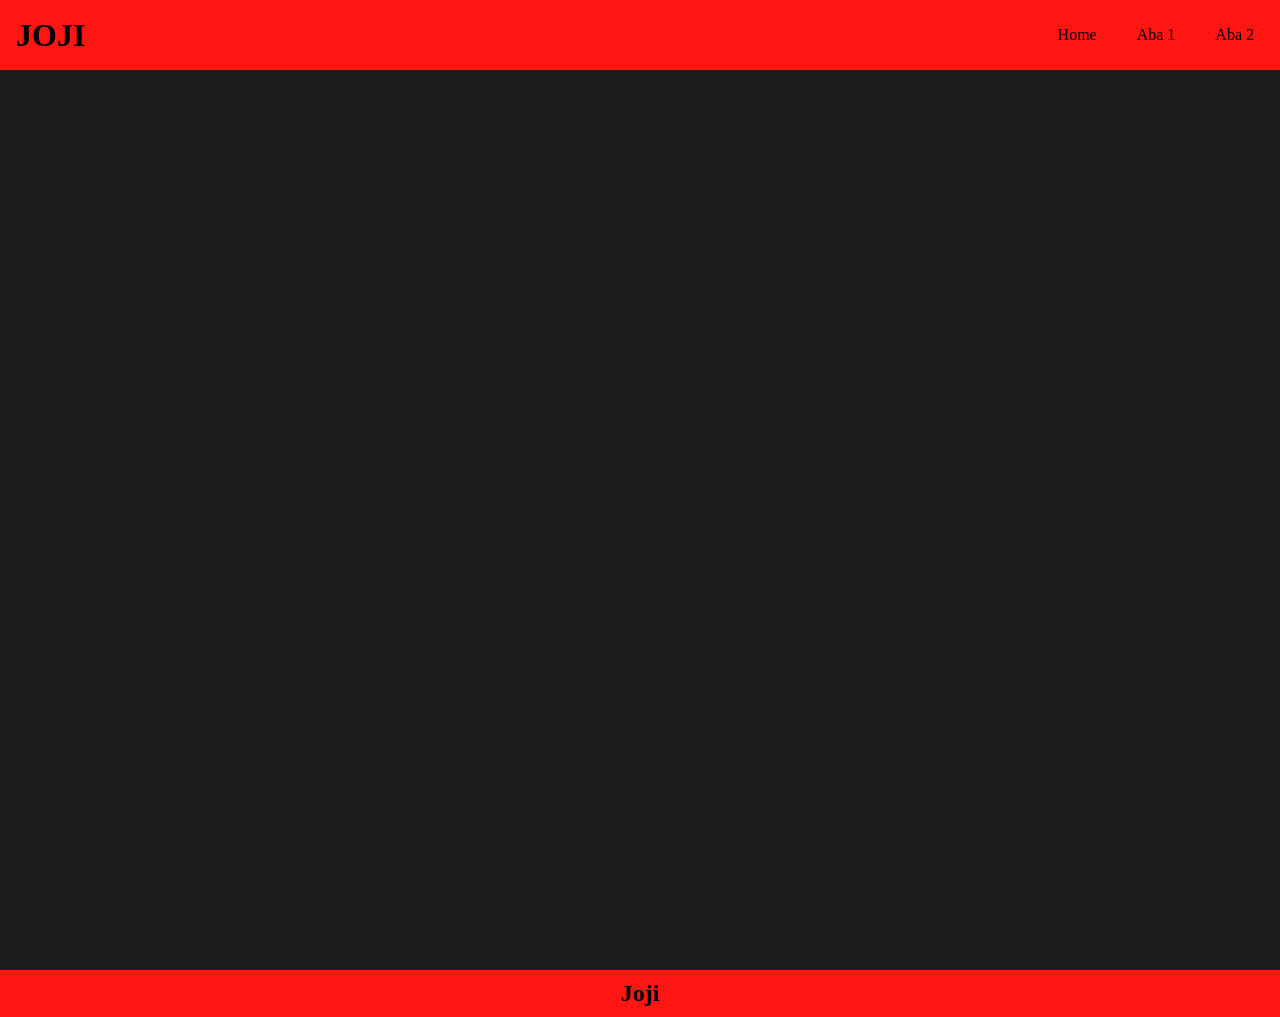
==== index.html @ f92154f5 "chore: initial commit" ====
<!DOCTYPE html>
<html lang="pt-br">
<head>
    <meta charset="UTF-8">
    <meta name="viewport" content="width=device-width, initial-scale=1.0">
    <link rel="stylesheet" href="./css/style.css">
    <title>JOJI</title>
</head>
<body>
    <header>
        <h1>JOJI</h1>
        <nav>
            <a href="#home">Home</a>
            <a href="#aba_1">Aba 1</a>
            <a href="#aba_2">Aba 2</a>
        </nav>
    </header>
    <main>
        <section id="home">

        </section>
        <section id="aba_1">
            
        </section>
        <section id="aba_2">
            
        </section>
    </main>
    <footer>
        <h2>Joji</h2>
    </footer>
</body>
</html>
---- css/style.css ----
body, h1, h2 {
    margin: 0px;
    padding:0px;
}

h1,h2, a {
    color: #000000;
}

body {
    background-color: #1d1d1d;

    display: flex;
    flex-direction: column;
}

/*cabeçalho*/

header {
    background-color: #ff1612;

    margin: 0px;
    padding: 6px;

    align-items: center;

    display: flex;
    flex-flow: row;
    justify-content: space-between;
}

h1 {
    padding: 10px;
}

nav {
    width: 90%;
    display: flex;
    flex-flow: row;
    justify-content: right;
}

nav a {
    padding: 20px;
    text-decoration: none;
}

/*principal*/

main {
    margin: 0 auto;
    min-height: 100vh;
    flex: 1
}

/*footer*/

footer {
    background-color: #ff1612;

    margin: 0px;
    padding: 10px;

    text-align: center;
}
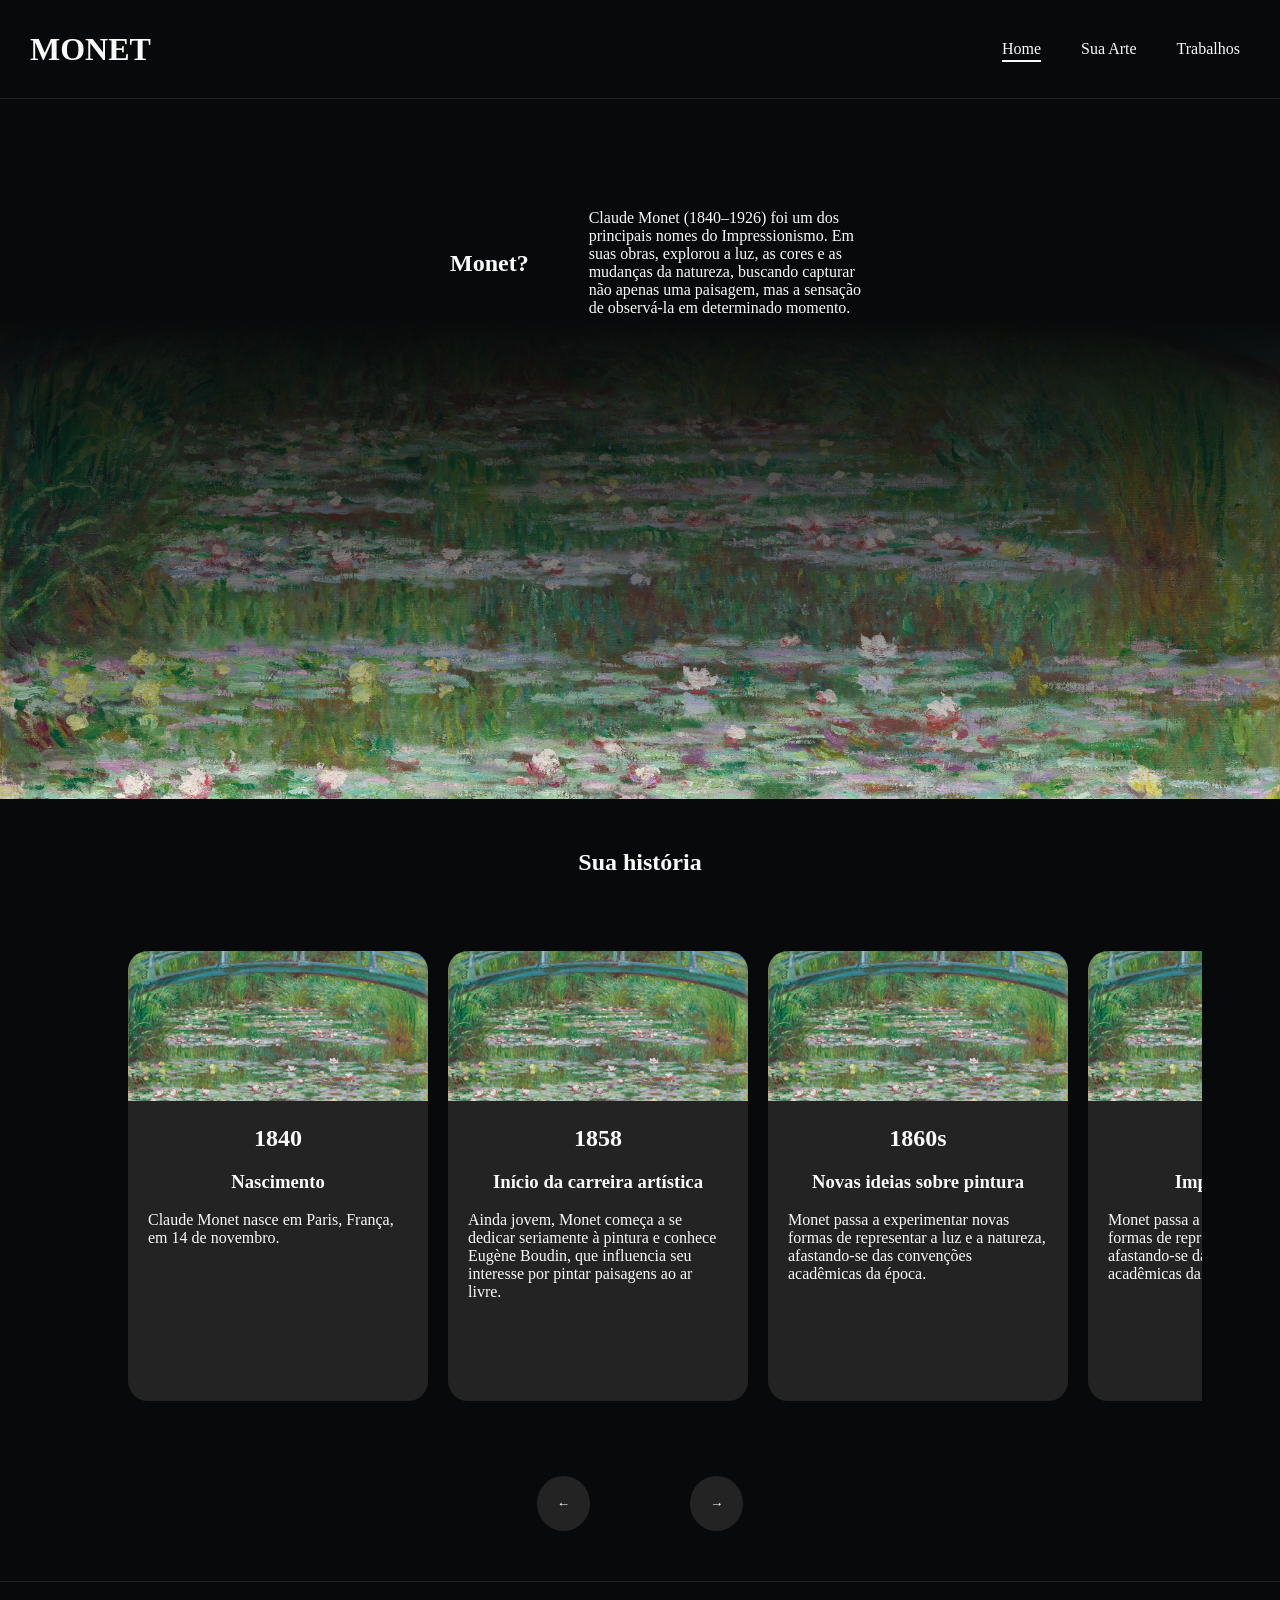
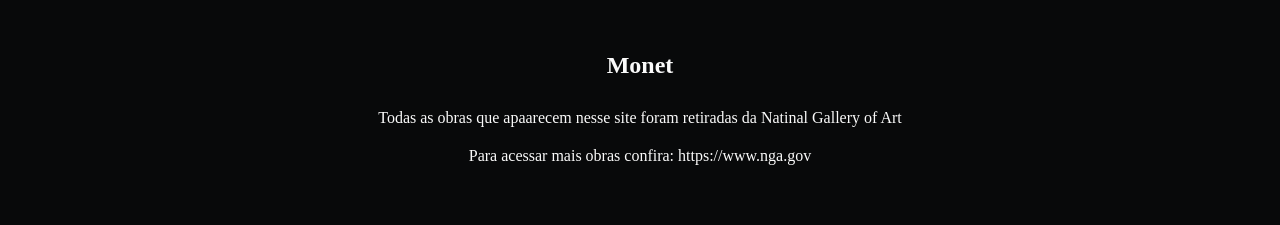
==== commit 2973d2f0: "feat: adiciona primeira versão do site sobre Claude Monet" ====
--- a/index.html
+++ b/index.html
@@ -4,30 +4,95 @@
     <meta charset="UTF-8">
     <meta name="viewport" content="width=device-width, initial-scale=1.0">
     <link rel="stylesheet" href="./css/style.css">
-    <title>JOJI</title>
+    <title>MONET</title>
 </head>
 <body>
     <header>
-        <h1>JOJI</h1>
+        <h1>MONET</h1>
         <nav>
-            <a href="#home">Home</a>
-            <a href="#aba_1">Aba 1</a>
-            <a href="#aba_2">Aba 2</a>
+            <a class="selecionado" href="index.html">Home</a>
+            <a href="arte.html">Sua Arte</a>
+            <a href="trabalhos.html">Trabalhos</a>
         </nav>
     </header>
     <main>
-        <section id="home">
-
+        <section id="introducao">
+            <div>
+                <h1>Monet?</h1>
+                <p>Claude Monet (1840–1926) foi um dos principais nomes do Impressionismo. Em suas obras, explorou a luz, as cores e as mudanças da natureza, buscando capturar não apenas uma paisagem, mas a sensação de observá-la em determinado momento.</p>            
+            </div>
         </section>
-        <section id="aba_1">
-            
-        </section>
-        <section id="aba_2">
-            
+        <section id="linha_tempo">
+            <h1>Sua história</h1>
+            <div class="cards" id="cards">
+                <article class="card">
+                    <img src="./img/the_japanese_footbridge_1992.9.1.jpg">
+                    <div class="info">
+                        <h2>1840</h2>
+                        <h3>Nascimento</h3>
+                        <p>Claude Monet nasce em Paris, França, em 14 de novembro.</p>
+                    </div>
+                </article>
+                <article class="card">
+                    <img src="./img/the_japanese_footbridge_1992.9.1.jpg">
+                    <div class="info">
+                        <h2>1858</h2>
+                        <h3>Início da carreira artística</h3>
+                        <p>Ainda jovem, Monet começa a se dedicar seriamente à pintura e conhece Eugène Boudin, que influencia seu interesse por pintar paisagens ao ar livre.</p>
+                    </div>
+                </article>
+                <article class="card">
+                    <img src="./img/the_japanese_footbridge_1992.9.1.jpg">
+                    <div class="info">
+                        <h2>1860s</h2>
+                        <h3>Novas ideias sobre pintura</h3>
+                        <p>Monet passa a experimentar novas formas de representar a luz e a natureza, afastando-se das convenções acadêmicas da época.</p>
+                    </div>
+                </article>
+                <article class="card">
+                    <img src="./img/the_japanese_footbridge_1992.9.1.jpg">
+                    <div class="info">
+                        <h2>1874</h2>
+                        <h3>Impressionismo</h3>
+                        <p>Monet passa a experimentar novas formas de representar a luz e a natureza, afastando-se das convenções acadêmicas da época.</p>
+                    </div>
+                </article>
+                <article class="card">
+                    <img src="./img/the_japanese_footbridge_1992.9.1.jpg">
+                    <div class="info">
+                        <h2>1883</h2>
+                        <h3>Giverny</h3>
+                        <p>Monet se muda para Giverny, onde cria seu famoso jardim. O local se torna uma de suas principais fontes de inspiração.</p>
+                    </div>
+                </article>
+                <article class="card">
+                    <img src="./img/the_japanese_footbridge_1992.9.1.jpg">
+                    <div class="info">
+                        <h2>1890s</h2>
+                        <h3>As grandes séries</h3>
+                        <p>Produz algumas de suas séries mais famosas, como Haystacks, Rouen Cathedral e Water Lilies, explorando como a luz transforma uma mesma cena.</p>
+                    </div>
+                </article>
+                <article class="card">
+                    <img src="./img/the_japanese_footbridge_1992.9.1.jpg">
+                    <div class="info">
+                        <h2>1926</h2>
+                        <h3>Fim da vida</h3>
+                        <p>Monet morre em Giverny, aos 86 anos, deixando uma das obras mais influentes da história da pintura moderna.</p>
+                    </div>
+                </article>
+            </div>
+            <div class="scroll">
+                <button id="left" onclick="scrollCards(-1)">←</button>
+                <button id="right" onclick="scrollCards(1)">→</button>
+            </div>
         </section>
     </main>
     <footer>
-        <h2>Joji</h2>
+        <h2>Monet</h2>
+        <p>Todas as obras que apaarecem nesse site foram retiradas da Natinal Gallery of Art</p>
+        <p>Para acessar mais obras confira: <a>https://www.nga.gov</a></p>
     </footer>
+    <script src="./js/script.js"></script>
 </body>
 </html>
--- a/css/style.css
+++ b/css/style.css
@@ -1,26 +1,33 @@
-body, h1, h2 {
+body, section, h1, h2 {
     margin: 0px;
     padding:0px;
 }
 
-h1,h2, a {
-    color: #000000;
+h1, h2, h3, p, a {
+    color: #fafafa;
 }
 
 body {
-    background-color: #1d1d1d;
+    background-color: #08090a;
 
     display: flex;
     flex-direction: column;
 }
 
+section {
+    align-items: center;
+    text-align: center;
+}
+
 /*cabeçalho*/
 
 header {
-    background-color: #ff1612;
-
-    margin: 0px;
-    padding: 6px;
+    background: linear-gradient(#08090a 70%, #08090b);
+
+    margin: 0px;
+    padding: 20px;
+
+    border-bottom: 1px solid #232323;
 
     align-items: center;
 
@@ -45,22 +52,283 @@
     text-decoration: none;
 }
 
+.selecionado {
+    text-decoration: underline solid #fafafa 2px;
+    text-underline-offset: 6px; 
+}
+
 /*principal*/
 
 main {
-    margin: 0 auto;
+    margin: 0px;
     min-height: 100vh;
     flex: 1
 }
 
+
+/* sessão introdução */
+
+#introducao {
+    width: 100%;
+    height: 600px;
+    background-image: linear-gradient(to top, rgba(0,0,0,0) 1%, #08090a 80%), url("../img/the_japanese_footbridge_1992.9.1.jpg");
+    background-size: cover;
+    background-position: center;
+}
+
+#introducao div {
+    margin: 100px 400px;
+    
+    display: flex;
+    flex-flow: row;
+    justify-content: center;
+
+    align-items: center;
+}
+
+#introducao div h1, p {
+    padding: 50px;
+    text-align: left;
+}
+
+#linha_tempo {
+    align-items: center;
+
+    display: flex;
+    flex-flow: column;
+}
+
+#linha_tempo h1 {
+    padding: 50px;
+
+    align-items: center;
+}
+
+.cards {
+    width: 80%;
+    padding: 25px 50px;
+
+    display: flex;
+    gap: 20px;
+
+    overflow: hidden;
+    scroll-behavior: smooth;
+}
+
+.card {
+    background-color: #232323;
+
+    min-width: 300px;
+    height: 450px;
+
+    border-radius: 20px;
+    overflow: hidden;
+}
+
+.card img {
+    width: 100%;
+    height: 150px;
+    object-fit: cover;
+}
+
+.info {
+    padding: 20px;
+}
+
+.info p {
+    margin: 0px;
+    padding: 0px;
+
+    text-align: left;
+}
+
+.scroll {
+    display: flex;
+    flex-flow: row;
+
+    align-items: center;
+}
+
+.scroll button {
+    margin: 50px;
+    padding: 20px;
+
+    background-color: #232323;
+
+    border: 0px;
+    border-radius: 55%;
+
+    color: #fafafa;
+}
+
+/* Sua Arte */
+
+#arte {
+    width: 100%;
+    background-image: linear-gradient(to bottom, rgba(0,0,0,0) 10%, #08090a 100%), url("../img/woman_with_a_parasol_-_madame_monet_and_her_son_1983.1.29.jpg");
+    background-size: cover;
+    background-position: top center;
+
+    padding: 150px 0px 300px;
+
+    display: flex;
+    flex-flow: column;
+    align-items: center;
+}
+
+#arte h1 {
+    text-align: center;
+}
+
+#sobre_sua_arte {
+    width: 100%;
+    padding-bottom: 200px;
+    background-image: linear-gradient(to top, rgba(0,0,0,0) 5%, #08090a 45%), url("../img/woman_with_a_parasol_-_madame_monet_and_her_son_1983.1.29.jpg");
+    background-size: cover;
+    background-position: top center;
+
+    padding: 50px 0px;
+
+    display: flex;
+    flex-flow: column;
+    align-items: center;
+}
+
+#sobre_sua_arte article {
+    width: 60%;
+
+    background-color: #232323;
+
+    border-radius: 25px;
+    overflow: hidden;
+
+    margin-bottom: 50px;
+}
+
+.info_article {
+    padding: 25px;
+
+    display: flex;
+    flex-flow: column;
+}
+
+.info_article h3, p {
+    margin: 0px;
+    padding: 10px;
+    text-align: left;
+}
+
+.luz_sombra {
+    width: 100%;
+    height: 300px;
+    display: flex;
+    flex-flow: row;
+}
+
+.luz_sombra img {
+    padding-left: 10px;
+    object-fit: cover;
+}
+
+.ar_livre {
+    width: 100%;
+    height: 300px;
+    display: flex;
+    flex-flow: row;
+}
+
+.ar_livre img {
+    padding-right: 10px;
+    object-fit: cover;
+}
+
+.pincel {
+    width: 100%;
+    height: 300px;
+    display: flex;
+    flex-flow: row;
+}
+
+.pincel picture img {
+    padding-left: 10px;
+    object-fit: cover;
+}
+
+.repeticao {
+    width: 100%;
+    display: flex;
+    flex-flow: column;
+}
+
+.serie {
+    display: flex;
+    flex-flow: row;
+    justify-content: space-around;
+}
+
+.serie img {
+    width: 33.3%;
+    object-fit: cover;
+}
+
+
+/* Trabalhos */
+
+#trabalhos {
+    width: 100%;
+    background-image: linear-gradient(to bottom, rgba(0,0,0,0) 20%, #08090a 100%), url("../img/the_japanese_footbridge_1992.9.1.jpg");
+    background-size: cover;
+    background-position: top center;
+}
+
+#trabalhos h1 {
+    padding: 150px 0px 400px;
+    text-align: center;
+}
+
+.introducao {
+    padding: 20px 150px;
+}
+
+.introducao p{
+    align-items: center;
+    text-align: center;
+}
+
+#galeria {
+    padding: 50px;
+
+    columns: 5 320px;
+    column-gap: 1em;
+}
+
+#galeria img {
+    max-width: 100%;
+    margin-bottom: 1em;
+    display: block;
+    border-radius: 15px;
+}
+
 /*footer*/
 
 footer {
-    background-color: #ff1612;
-
+    background-color: #08090a;
+
+    margin: 0px;
+    padding: 50px;
+
+    border-top: 1px solid #232323;
+
+    text-align: center;
+}
+
+footer h2 {
+    padding: 20px;
+}
+
+footer p {
     margin: 0px;
     padding: 10px;
-
-    text-align: center;
-}
-
+    text-align: center;
+}
+
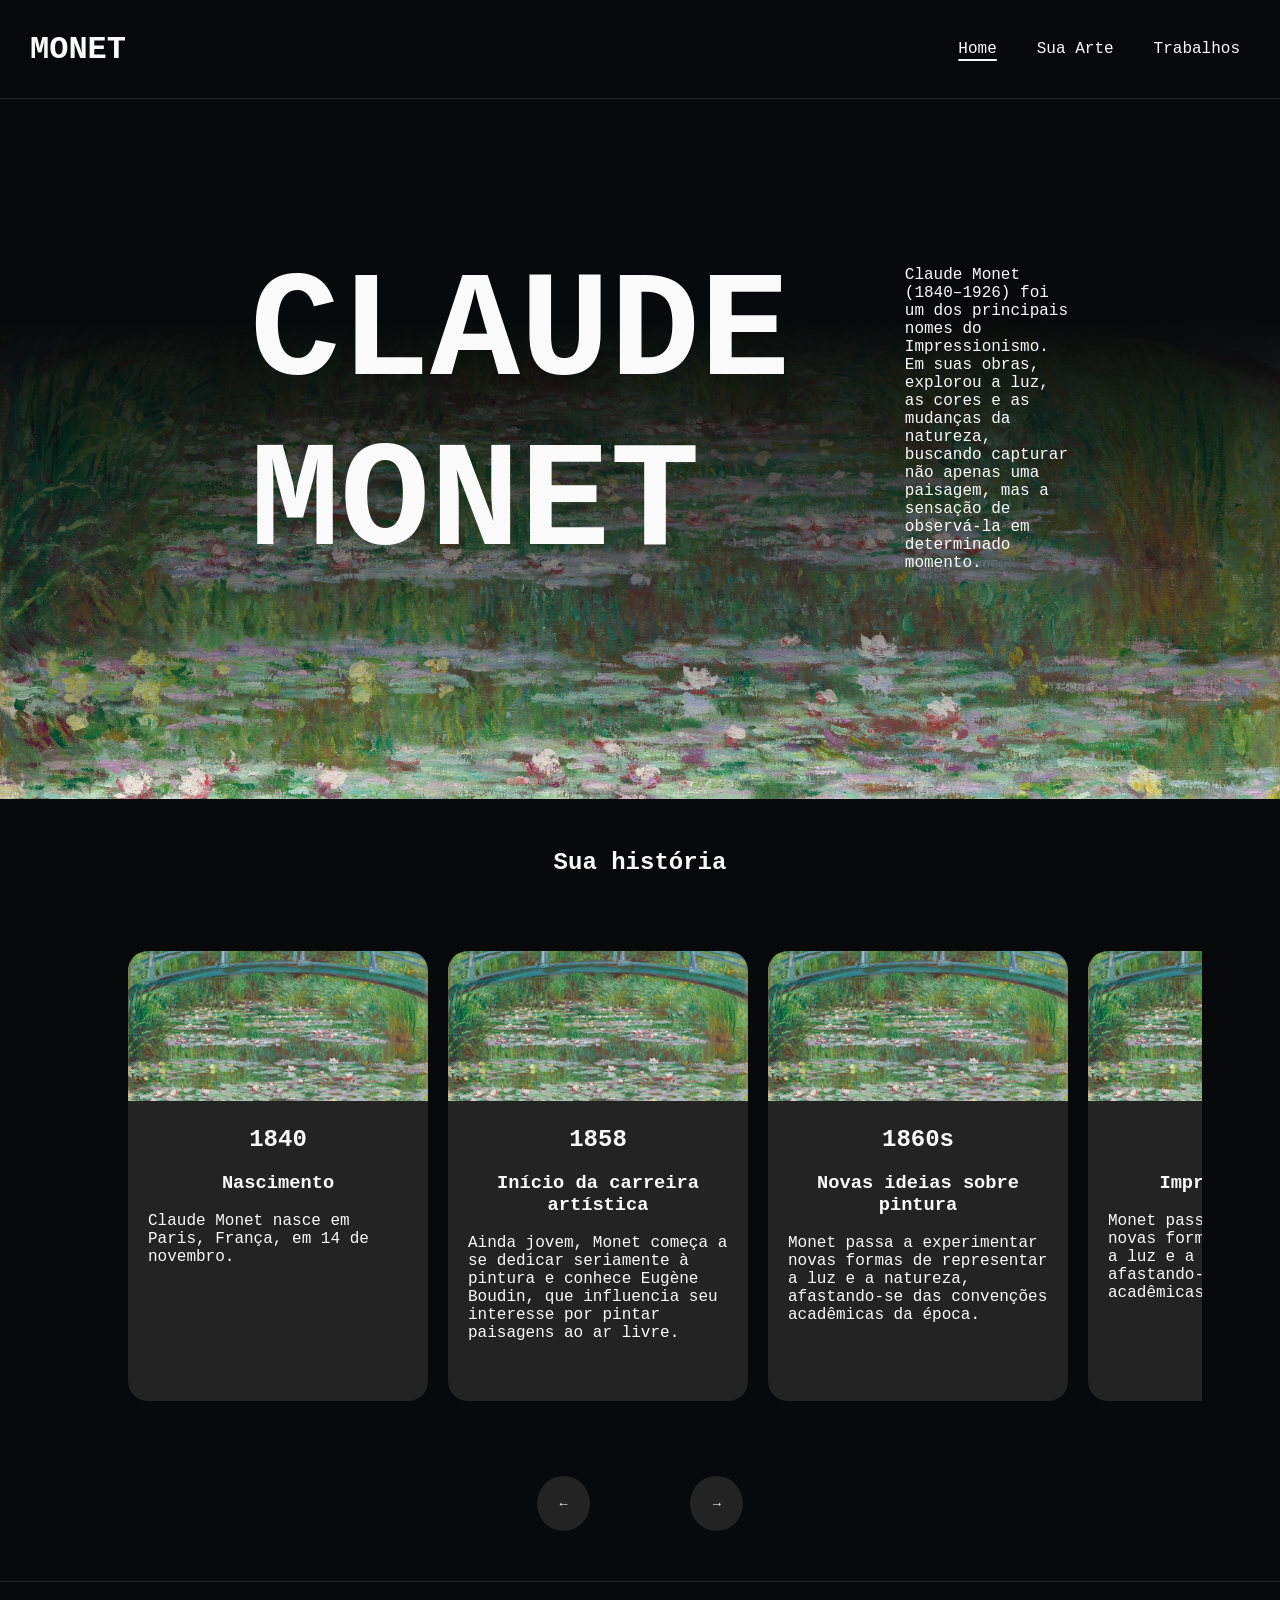
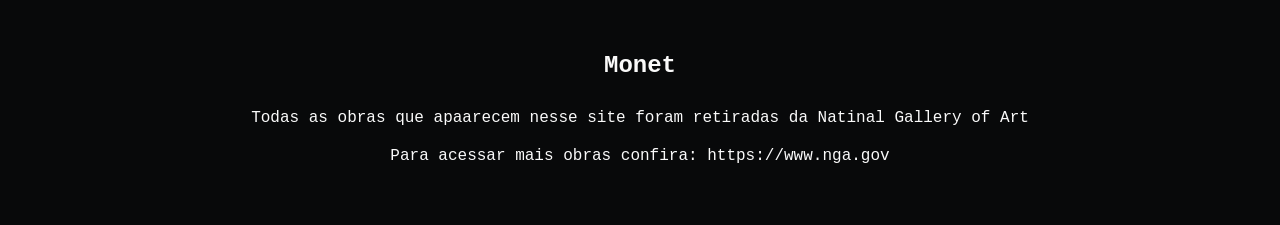
==== commit 2621e6f5: "feat: adiciona imagens à galeria e atualiza fontes" ====
--- a/index.html
+++ b/index.html
@@ -18,7 +18,7 @@
     <main>
         <section id="introducao">
             <div>
-                <h1>Monet?</h1>
+                <h1>CLAUDE MONET</h1>
                 <p>Claude Monet (1840–1926) foi um dos principais nomes do Impressionismo. Em suas obras, explorou a luz, as cores e as mudanças da natureza, buscando capturar não apenas uma paisagem, mas a sensação de observá-la em determinado momento.</p>            
             </div>
         </section>
--- a/css/style.css
+++ b/css/style.css
@@ -1,6 +1,8 @@
 body, section, h1, h2 {
     margin: 0px;
-    padding:0px;
+    padding:0px; 
+
+    font-family: 'Courier New', Courier, monospace;
 }
 
 h1, h2, h3, p, a {
@@ -77,11 +79,11 @@
 }
 
 #introducao div {
-    margin: 100px 400px;
+    margin: 100px 200px;
     
     display: flex;
     flex-flow: row;
-    justify-content: center;
+    justify-content: space-between;
 
     align-items: center;
 }
@@ -91,6 +93,15 @@
     text-align: left;
 }
 
+#introducao div h1 {
+    font-family: monospace;
+    font-size: 150px;
+}
+
+#introducao div p {
+    width: 300px;
+}
+
 #linha_tempo {
     align-items: center;
 
@@ -178,6 +189,8 @@
 
 #arte h1 {
     text-align: center;
+    font-family: monospace;
+    font-size: 100px;
 }
 
 #sobre_sua_arte {
@@ -284,6 +297,8 @@
 #trabalhos h1 {
     padding: 150px 0px 400px;
     text-align: center;
+    font-family: monospace;
+    font-size: 100px;
 }
 
 .introducao {
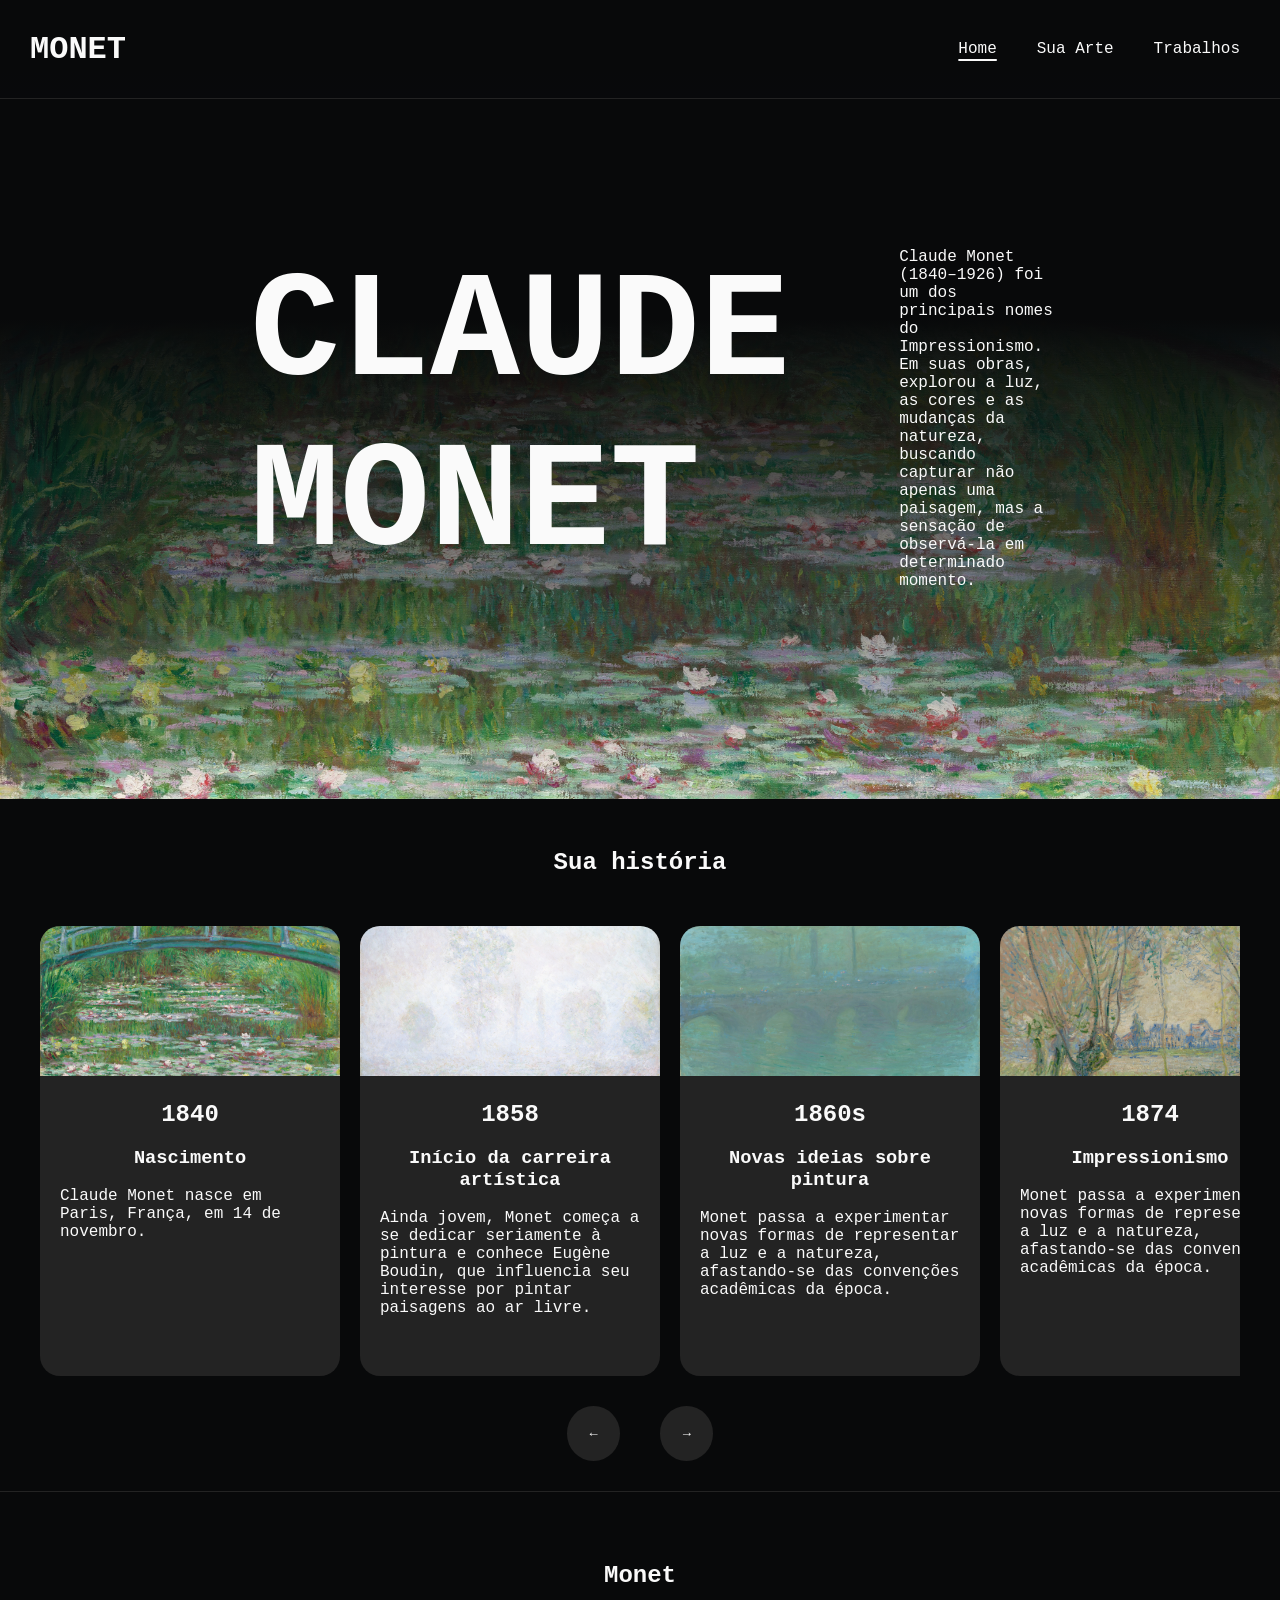
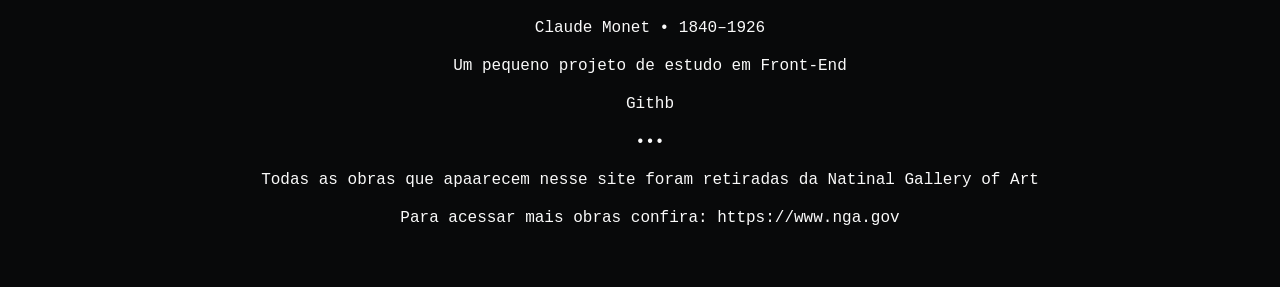
==== commit 160adb6a: "feat: conclui primeira versão do site sobre Claude Monet" ====
--- a/index.html
+++ b/index.html
@@ -34,7 +34,7 @@
                     </div>
                 </article>
                 <article class="card">
-                    <img src="./img/the_japanese_footbridge_1992.9.1.jpg">
+                    <img src="./img/morning_haze_1958.12.1.jpg">
                     <div class="info">
                         <h2>1858</h2>
                         <h3>Início da carreira artística</h3>
@@ -42,7 +42,7 @@
                     </div>
                 </article>
                 <article class="card">
-                    <img src="./img/the_japanese_footbridge_1992.9.1.jpg">
+                    <img src="./img/waterloo_bridge_london_at_dusk_1983.1.27.jpg">
                     <div class="info">
                         <h2>1860s</h2>
                         <h3>Novas ideias sobre pintura</h3>
@@ -50,7 +50,7 @@
                     </div>
                 </article>
                 <article class="card">
-                    <img src="./img/the_japanese_footbridge_1992.9.1.jpg">
+                    <img src="./img/woman_seated_under_the_willows_1963.10.178.jpg">
                     <div class="info">
                         <h2>1874</h2>
                         <h3>Impressionismo</h3>
@@ -58,7 +58,7 @@
                     </div>
                 </article>
                 <article class="card">
-                    <img src="./img/the_japanese_footbridge_1992.9.1.jpg">
+                    <img src="./img/ships_riding_on_the_seine_at_rouen_1970.17.43.jpg">
                     <div class="info">
                         <h2>1883</h2>
                         <h3>Giverny</h3>
@@ -66,7 +66,7 @@
                     </div>
                 </article>
                 <article class="card">
-                    <img src="./img/the_japanese_footbridge_1992.9.1.jpg">
+                    <img src="./img/the_seine_at_giverny_1963.10.180.jpg">
                     <div class="info">
                         <h2>1890s</h2>
                         <h3>As grandes séries</h3>
@@ -74,7 +74,7 @@
                     </div>
                 </article>
                 <article class="card">
-                    <img src="./img/the_japanese_footbridge_1992.9.1.jpg">
+                    <img src="./img/the_artist_s_garden_at_vetheuil_1970.17.45.jpg">
                     <div class="info">
                         <h2>1926</h2>
                         <h3>Fim da vida</h3>
@@ -90,6 +90,10 @@
     </main>
     <footer>
         <h2>Monet</h2>
+        <p>Claude Monet • 1840–1926</p>
+        <p>Um pequeno projeto de estudo em Front-End</p>
+        <p>Githb</p>
+        <p>•••</p>
         <p>Todas as obras que apaarecem nesse site foram retiradas da Natinal Gallery of Art</p>
         <p>Para acessar mais obras confira: <a>https://www.nga.gov</a></p>
     </footer>
--- a/css/style.css
+++ b/css/style.css
@@ -5,7 +5,7 @@
     font-family: 'Courier New', Courier, monospace;
 }
 
-h1, h2, h3, p, a {
+h1, h2, h3, h4, p, a {
     color: #fafafa;
 }
 
@@ -116,8 +116,9 @@
 }
 
 .cards {
-    width: 80%;
-    padding: 25px 50px;
+    width: 1260px;
+    max-width: calc(100% - 80px);
+    margin: 0 auto;
 
     display: flex;
     gap: 20px;
@@ -129,7 +130,7 @@
 .card {
     background-color: #232323;
 
-    min-width: 300px;
+    flex: 0 0 300px;
     height: 450px;
 
     border-radius: 20px;
@@ -155,21 +156,23 @@
 
 .scroll {
     display: flex;
-    flex-flow: row;
-
-    align-items: center;
+    justify-content: center;
+
+    gap: 40px;
+
+    margin: 30px 0px;
 }
 
 .scroll button {
-    margin: 50px;
-    padding: 20px;
-
+    margin: 0;
+    padding: 20px;
+    
     background-color: #232323;
-
-    border: 0px;
-    border-radius: 55%;
-
+    border: 0;
+    border-radius: 50%;
     color: #fafafa;
+    
+    cursor: pointer;
 }
 
 /* Sua Arte */
@@ -193,22 +196,33 @@
     font-size: 100px;
 }
 
+#arte p {
+    margin: 0px;
+    padding: 10px;
+    width: 100%;
+    text-align: center;
+}
+
 #sobre_sua_arte {
-    width: 100%;
-    padding-bottom: 200px;
-    background-image: linear-gradient(to top, rgba(0,0,0,0) 5%, #08090a 45%), url("../img/woman_with_a_parasol_-_madame_monet_and_her_son_1983.1.29.jpg");
-    background-size: cover;
-    background-position: top center;
-
+    margin-top: 50px;
     padding: 50px 0px;
 
     display: flex;
     flex-flow: column;
     align-items: center;
+    text-align: center;
+}
+
+#sobre_sua_arte h4 {
+    margin: 50px;
+    padding: 10px;
+    width: 100%;
+    text-align: center;
 }
 
 #sobre_sua_arte article {
     width: 60%;
+    height: 400px;
 
     background-color: #232323;
 
@@ -216,74 +230,87 @@
     overflow: hidden;
 
     margin-bottom: 50px;
+
+    display: flex;
 }
 
 .info_article {
     padding: 25px;
 
+    width: 30%;
+
     display: flex;
     flex-flow: column;
 }
 
 .info_article h3, p {
-    margin: 0px;
-    padding: 10px;
+    margin: 10px;
+    padding: 10px;
+}
+
+.luz_sombra {
+    background-image: linear-gradient( rgba(0, 0, 0, 0.65), rgba(0, 0, 0, 0.15) 65%, transparent), url("../img/argenteuil_1970.17.42.jpg");
+    background-size: cover;
+    background-position: center;
+}
+
+.cor_atmosfera {
+    background-image: linear-gradient( rgba(0, 0, 0, 0.65), rgba(0, 0, 0, 0.15) 35%, transparent), url("../img/the_houses_of_parliament_sunset_1963.10.48.jpg");
+    background-size: cover;
+    background-position: center;
+
+}
+
+.natureza {
+    background-image: linear-gradient( rgba(0, 0, 0, 0.65), rgba(0, 0, 0, 0.15) 60%, transparent), url("../img/the_artist_s_garden_at_vetheuil_1970.17.45.jpg");
+    background-size: cover;
+    background-position: center;
+}
+
+.pinceladas {
+    background-image: linear-gradient( rgba(0, 0, 0, 0.65), rgba(0, 0, 0, 0.15) 70%, transparent), url("../img/rouen_cathedral_west_facade_1963.10.49.jpg");
+    background-size: cover;
+    background-position: center;
+}
+
+.reflexo {
+    background-image: linear-gradient( rgba(0, 0, 0, 0.65), rgba(0, 0, 0, 0.15) 65%, transparent), url("../img/the_seine_at_giverny_1963.10.180.jpg");
+    background-size: cover;
+    background-position: center;
+}
+
+.series {
+    background-image: linear-gradient( rgba(0, 0, 0, 0.65), rgba(0, 0, 0, 0.15) 65%, transparent), url("../img/waterloo_bridge_london_at_dusk_1983.1.27.jpg");
+    background-size: cover;
+    background-position: center;
+}
+
+.info_left {
+    margin-right: auto;
     text-align: left;
 }
 
-.luz_sombra {
-    width: 100%;
-    height: 300px;
-    display: flex;
-    flex-flow: row;
-}
-
-.luz_sombra img {
-    padding-left: 10px;
-    object-fit: cover;
-}
-
-.ar_livre {
-    width: 100%;
-    height: 300px;
-    display: flex;
-    flex-flow: row;
-}
-
-.ar_livre img {
-    padding-right: 10px;
-    object-fit: cover;
-}
-
-.pincel {
-    width: 100%;
-    height: 300px;
-    display: flex;
-    flex-flow: row;
-}
-
-.pincel picture img {
-    padding-left: 10px;
-    object-fit: cover;
-}
-
-.repeticao {
-    width: 100%;
-    display: flex;
-    flex-flow: column;
-}
-
-.serie {
-    display: flex;
-    flex-flow: row;
-    justify-content: space-around;
-}
-
-.serie img {
-    width: 33.3%;
-    object-fit: cover;
-}
-
+.info_left p {
+    text-align: leftt;
+}
+
+.info_right {
+    margin-left: auto;
+    text-align: right;
+}
+
+.info_right p {
+    text-align: right;
+}
+
+.info_center {
+    margin: auto;
+    align-items: center;
+    text-align: center;
+}
+.info_center p {
+    text-align: center;
+}
 
 /* Trabalhos */
 
@@ -334,16 +361,18 @@
 
     border-top: 1px solid #232323;
 
-    text-align: center;
+    align-items: center;
 }
 
 footer h2 {
     padding: 20px;
+    text-align: center;
 }
 
 footer p {
     margin: 0px;
     padding: 10px;
-    text-align: center;
-}
-
+    width: 100%;
+    text-align: center;
+}
+
